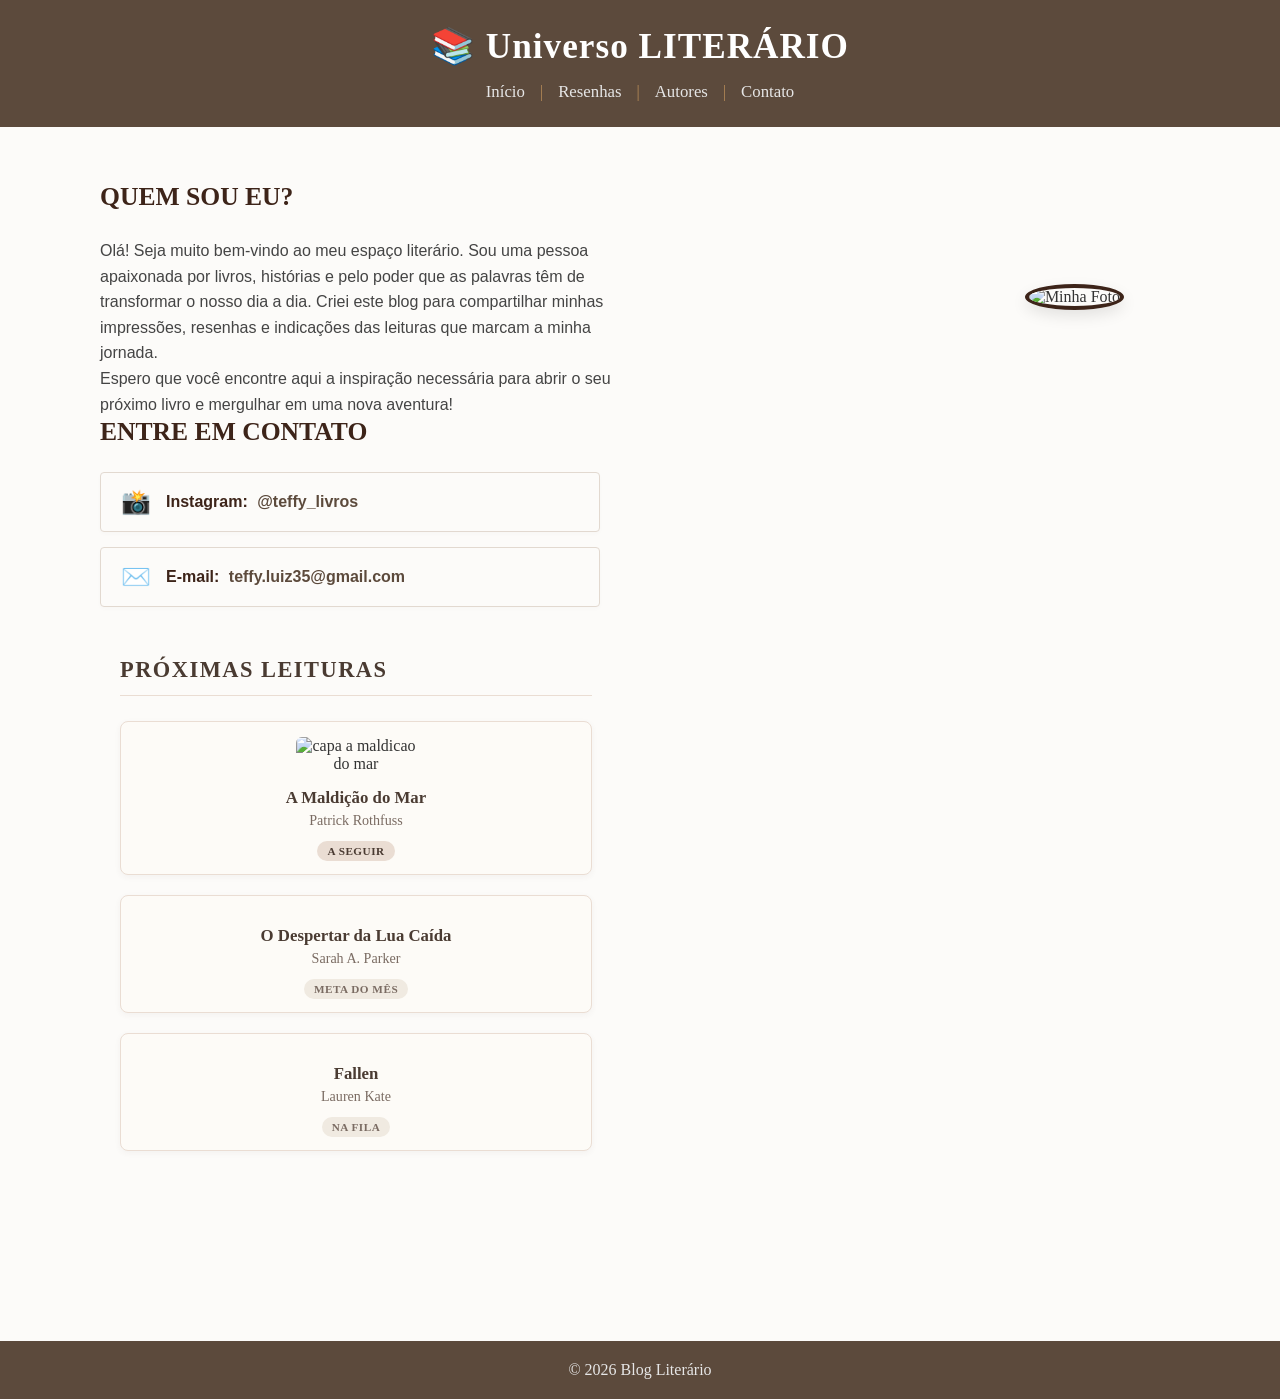
==== contato.html @ f4610ba9 "REAJUSTE" ====
<!DOCTYPE html>
<html lang="pt-BR">
<head>
    <meta charset="UTF-8">
    <meta name="viewport" content="width=device-width, initial-scale=1.0">
    <title>📚 Universo Literário</title>
    <link rel="stylesheet" href="style.css">
</head>
<body>

    <!-- CABEÇALHO / MENU NO TOPO -->
    <header>
        <h1>📚 Universo LITERÁRIO</h1>
        <nav>
            <ul class="menu">
                <li><a href="index.html" class="nav-link">Início</a></li>
                <li><a href="resenhas.html" class="nav-link">Resenhas</a></li>
                <li><a href="autores.html" class="nav-link">Autores</a></li>
                <li><a href="contato.html" class="nav-link">Contato</a></li>
            </ul>
        </nav>
    </header>

<main class="container-contato">
    <!-- SEÇÃO: QUEM SOU EU -->
    <section class="secao-sobre">
        <div class="texto-sobre">
            <h2 class="titulo-contato">Quem sou eu?</h2>
            <p>Olá! Seja muito bem-vindo ao meu espaço literário. Sou uma pessoa apaixonada por livros, histórias e pelo poder que as palavras têm de transformar o nosso dia a dia. Criei este blog para compartilhar minhas impressões, resenhas e indicações das leituras que marcam a minha jornada.</p>
            <p>Espero que você encontre aqui a inspiração necessária para abrir o seu próximo livro e mergulhar em uma nova aventura!</p>
        </div>
        
        <div class="foto-sobre-container">
            <!-- Substitua 'sua-foto.jpg' pelo nome real do seu arquivo de imagem -->
            <img src="imagem de stefani.webp" alt="Minha Foto" class="foto-perfil">
        </div>
    </section>

    <!-- SEÇÃO: ENTRE EM CONTATO -->
    <section class="secao-redes">
        <h2 class="titulo-contato centralizado">Entre em Contato</h2>
        
        <div class="lista-contatos">
            <div class="item-contato">
                <span class="icone-contato">📸</span>
                <div>
                    <strong>Instagram:</strong> 
                    <a href="https://www.instagram.com/teffylivros?igsh=MWFsc2k1YzVqNG53ZA==" target="_blank">@teffy_livros</a>
                </div>
            </div>
            
            <div class="item-contato">
                <span class="icone-contato">✉️</span>
                <div>
                    <strong>E-mail:</strong> 
                    <a href="mailtoteffy.luiz35@gmail.com:">teffy.luiz35@gmail.com</a>
                </div>
            </div>
        </div>
    </section>
    <section class="proximas-leituras">
    <h2 class="tbr-titulo">PRÓXIMAS LEITURAS</h2>
    
    <div class="livros-container">
        
        <div class="livro-card">
            <img src="capa a madicao.webp" alt="capa a maldicao do mar">
            <div class="livro-info">
                <h3>A Maldição do Mar</h3>
                <p>Patrick Rothfuss</p>
                <span class="status status-atual">A seguir</span>
            </div>
        </div>

        <div class="livro-card">
            <img src="capa o despertar.webp" alt="">
            <div class="livro-info">
                <h3>O Despertar da Lua Caída</h3>
                <p>Sarah A. Parker</p>
                <span class="status">Meta do Mês</span>
            </div>
        </div>

        <div class="livro-card">
            <img src="capa fallen.webp" alt="">
            <div class="livro-info">
                <h3>Fallen</h3>
                <p>Lauren Kate</p>
                <span class="status">Na Fila</span>
            </div>
        </div>
    </div>
</section>
</main>
</body>
</html>
    </main>
    <!-- RODAPÉ -->
    <footer>
        <p>© 2026 Blog Literário</p>
    </footer>

    <script src="script.js"></script>
</body>
</html>
---- style.css ----
/* Adicione isso na linha 1 do seu CSS */
*, *::before, *::after {
    box-sizing: border-box;
    margin: 0;
    padding: 0;
}

/* Garante que nenhuma imagem ou mídia passe do tamanho da tela do celular */
img, video, iframe, canvas {
    max-width: 100% !important;
    height: auto !important;
}
body {
    font-family: 'Georgia', serif;
    background-color: #fcfbf9;
    color: #333;
    display: flex;
    flex-direction: column;
    min-height: 100vh;
    margin: 0;
}

/* MENU COLADO NO TOPO */
header {
    background-color: #5c4a3c; /* Cor marrom */
    width: 100%;
    padding: 25px 0;
    text-align: center;
}

header h1 {
    font-size: 2.2rem;
    color: #fff;
    margin-bottom: 15px;
    font-weight: bold;
    letter-spacing: 1px;
}

.menu {
    display: flex;
    justify-content: center;
    list-style: none;
    gap: 15px;
}

.menu li {
    display: flex;
    align-items: center;
}

/* Adiciona o separador "|" entre os links via CSS */
.menu li:not(:last-child)::after {
    content: "|";
    color: #b58957;
    margin-left: 15px;
}

.nav-link {
    color: #e6e6e6;
    text-decoration: none;
    font-size: 1.05rem;
}

.nav-link:hover {
    color: #fff;
    text-decoration: underline;
}

/* SEÇÃO BEM-VINDO */
.bem-vindo {
    max-width: 800px;
    margin: 0 auto;
    text-align: center;
    padding: 60px 20px 30px 20px; /* Joga o texto mais para baixo do menu */
}

.bem-vindo h2 {
    color: #5c4a3c;
    font-size: 2.4rem;
    margin-bottom: 15px;
}

.bem-vindo p {
    font-size: 1.2rem;
    font-style: italic;
    color: #666;
    line-height: 1.6;
}

/* SEÇÃO DESTAQUES DA SEMANA */
.destaque {
    max-width: 900px;
    margin: 30px auto 60px auto;
    padding: 0 20px;
}

.destaque h3 {
    color: #5c4a3c;
    font-size: 1.6rem;
    margin-bottom: 25px;
    border-bottom: 2px solid #e2d7c2;
    padding-bottom: 10px;
}

/* Alinha os livros lado a lado */
.destaque-container {
    display: flex;
    justify-content: center;
    gap: 40px;
    flex-wrap: wrap; /* Ajusta se a tela for de celular */
    max-width: 1000px;
    margin: 0 auto;
}

.livro-card {
    display: flex;
    flex-direction: column;
    align-items: center;
    text-align: center;
    width: 220px;
}
.livro-linha-nova{
    flex-basis: 100%;
    display: flex;
    justify-content: center;
    margin-top: 30px
}
/* Caixa simulando a imagem do livro */
.capa-livro {
    width: 150px;
    height: 220px;
    object-fit: cover;
    background-color: #5c4a3c;
    color: white;
    display: flex;
    align-items: center;
    justify-content: center;
    border-radius: 4px;
    box-shadow: 0 6px 12px rgba(0,0,0,0.15);
    margin-bottom: 15px;
}

.livro-card h4 {
    font-size: 1.2rem;
    color: #333;
    margin-bottom: 5px;
    min-height: 44px; /* Garante alinhamento mesmo com títulos grandes */
}
.estrelas {
    color: #b58957; /* Cor dourada das estrelas */
    font-size: 1.2rem;
    margin-bottom: 10px;
}

.btn-resenha {
    color: #b58957;
    text-decoration: none;
    font-weight: bold;
    font-size: 1rem;
}

.btn-resenha:hover {
    text-decoration: underline;
    color: #5c4a3c;
    font-weight: bold;
}

/* FOOTER / RODAPÉ */
footer {
    background-color: #5c4a3c;
    color: #e6e6e6;
    text-align: center;
    padding: 20px 0;
    margin-top: 60px; /* Força o footer a ir pro final da tela */
    max-width: 100%;
}
/* CONTAINER GERAL (SEM FUNDO, APENAS COLOCOU ESPAÇO) */
.citacao-secao {
    max-width: 100%;
    max-width: 800px;
    margin: 60px auto; /* Centraliza a seção na tela */
    padding: 0 20px;
}

/* CADA CITAÇÃO AGORA É UM BLOCO FECHADO */
.citacao-bloco {
    background-color: #e2d7c2; /* O fundo bege agora fica só dentro do bloco */
    padding: 40px 30px;
    border-radius: 8px;        /* Bordas arredondadas para parecer um card/bloco */
    box-shadow: 0 4px 10px rgba(0, 0, 0, 0.05); /* Sombra leve para destacar o bloco */
    text-align: center;
}
/*  A LINHA SEPARADORA ENTRE OS BLOCOS */
.linha-separadora {
    width: 100%;                /* Ocupa a largura total para separar bem os blocos */
    border: 0;
    border-top: 2px solid #e2d7c2; /* Linha com a cor combinando com o tema */
    margin: 60px 0;             /* Espaço grande de 50px acima e abaixo da linha */
    opacity: 0.6;
}

/* ESTILOS DE TEXTO E ASPAS DENTRO DO BLOCO */
.aspas {
    font-size: 4rem;
    font-family: 'Georgia', serif;
    color: #5c4a3c;
    line-height: 1;
    display: block;
    height: 25px;
    opacity: 0.4;
}

.frase {
    font-size: 1.4rem;
    font-style: italic;
    color: #333;
    line-height: 1.6;
    margin-bottom: 20px;
    font-weight: 500;
}

.autor {
    font-size: 0.95rem;
    text-transform: uppercase;
    letter-spacing: 2px;
    color: #5c4a3c;
    font-weight: bold;
}
/* Espaço entre blocos seguidos sem nenhuma linha */
.citacao-bloco + .citacao-bloco {
    margin-top: 60px;
    border-top: none; /* Garante que não exista linha tracejada */
    padding-top: 0;
}
/* ==========================================================================
   /* ==========================================================================
   CORREÇÃO DA PÁGINA DE RESENHAS (UM EMBAIXO DO OUTRO)
   ========================================================================== */

/* Garante que o fundo da página de resenhas seja limpo e claro */
.container-resenhas {
    max-width: 800px;
    margin: 40px auto;
    padding: 0 20px;
    background-color: #fcfbf9; /* Cor de fundo clara e confortável para leitura */
}

.titulo-pagina {
    font-family: 'Times New Roman', serif;
    color: #3d2419;
    border-bottom: 2px solid #e2d9d0;
    padding-bottom: 15px;
    margin-bottom: 40px;
    text-transform: uppercase;
    font-size: 1.6rem;
    letter-spacing: 1px;
    text-align: center;
}

.grade-resenhas {
    display: flex;
    flex-direction: column; /* Alinha um embaixo do outro */
    gap: 40px; /* Espaço entre cada resenha */
}

/* Layout horizontal para cada livro */
.card-livro {
    display: flex; 
    background-color: #ffffff;
    border: 1px solid #e2d9d0;
    border-radius: 6px;
    box-shadow: 0 4px 12px rgba(0, 0, 0, 0.05);
    overflow: hidden;
    align-items: center;
}

/* Capa do livro na esquerda */
.capa-livro {
    width: 180px;
    height: 260px;
    object-fit: cover;
    flex-shrink: 0; /* Impede a imagem de esmagar */
    background-color: #5c4a3c;
}

/* Conteúdo do texto na direita */
.conteudo-card {
    padding: 25px;
    text-align: left; /* Alinhamento de leitura natural */
}

.conteudo-card h3 {
    font-family: 'Times New Roman', serif;
    color: #3d2419;
    margin: 0 0 8px 0;
    font-size: 1.4rem;
    font-weight: bold;
}

.estrelas {
    color: #c4a482; 
    margin-bottom: 15px;
    font-size: 1.1rem;
    letter-spacing: 2px;
}

.resumo {
    font-family: sans-serif;
    font-size: 0.95rem;
    color: #444;
    line-height: 1.6;
    margin: 0;
}

/* Responsividade para celulares (se abrir no celular, eles voltam a ficar empilhados) */
@media (max-width: 600px) {
    .card-livro {
        flex-direction: column;
    }
    .capa-livro {
        width: 100%;
        height: 300px;
    }
}

html {
    scroll-behavior: smooth;
}

/* ==========================================================================
   ESTILOS PARA A PÁGINA DE AUTORES
   ========================================================================== */
.titulo-pagina{
    font-family: 'Times New Roman', Times, serif;
    color: #3d2419;
    border-bottom: 2px solid #e2d9d0;
    padding-bottom: 15px;
    margin-bottom: 30px;
    text-transform: uppercase;
    font-size: 1.6rem;
    letter-spacing: 1px;
    text-align: center;
}
.container-autores {
    max-width: 800px;
    margin: 50px auto;
    padding: 0 20px;
}
.sessao-autores{
    max-width: 1000px;
    margin: 50px auto;
    padding: 0 20px;
    font-family: 'Georgia', serif;
}

.lista-autores {
    display: flex;
    flex-direction: column;
    gap: 35px; /* Espaço elegante entre cada autor */
    margin-top: 20px;
}
.autor-bloco {
    background-color: #cbb49c; /* A cor marrom dos seus blocos */
    border-radius: 12px;       /* Isso vai arredondar e FECHAR os blocos */
    padding: 25px;
    display: flex;
    align-items: center;
    gap: 20px;
    box-shadow: 0 4px 10px rgba(0, 0, 0, 0.05); /* Sombra para destacar no fundo branco */
    max-width: 500px;
    width: 100%;
    margin: 0 auto;
    box-shadow: 0 4 10 rgba(0, 0, 0, 0,05);
}
.card-autor {
    display: flex;
    background-color: #d2b28d;
    border: 1px solid #5c4a3c;
    border-radius: 6px;
    padding: 25px;
    box-shadow: 0 4px 12px rgba(0, 0, 0, 0.05);
    align-items: flex-start; /* Alinha o conteúdo pelo topo */
}

/* Caso você queira colocar uma foto quadrada para o autor no futuro */
.foto-autor-placeholder {
    width: 70px;
    height: 70px;
    background-color: #e2d9d0;
    border-radius: 50%; /* Deixa a foto redondinha */
    display: flex;
    align-items: center;
    justify-content: center;
    font-size: 2rem;
    margin-right: 20px;
    flex-shrink: 0;
}

.conteudo-autor {
    text-align: left;
}

.conteudo-autor h3 {
    font-family: 'Times New Roman', serif;
    color: #5c4a3c;
    margin: 0 0 4px 0;
    font-size: 1.4rem;
    font-weight: bold;
}

.subtitulo-autor {
    font-family: sans-serif;
    font-size: 0.9rem;
    color: #5c4a3c; /* Tom de destaque usado no seu tema */
    font-weight: bold;
    display: block;
    margin-bottom: 12px;
}

.biografia {
    font-family: sans-serif;
    font-size: 0.95rem;
    color: #4d4742;
    line-height: 1.6;
    margin: 0;
    text-align: justify;
}

/* Ajuste rápido para telas menores/celulares */
@media (max-width: 600px) {
    .card-autor {
        flex-direction: column;
        align-items: center;
        text-align: center;
    }
    .foto-autor-placeholder {
        margin-right: 0;
        margin-bottom: 15px;
    }
    .conteudo-autor {
        text-align: center;
    }
    .biografia {
        text-align: center;
    }
}
/* Estilo para a foto real do autor */
.foto-autor {
    width: 80px;
    height: 80px;
    border-radius: 50%; /* Faz a foto ficar perfeitamente redonda */
    object-fit: cover; /* Garante que a foto não fique esticada ou esmagada */
    border: 2px solid #e2d9d0; /* Uma bordinha elegante combinando com o tema */
    margin-right: 20px;
    flex-shrink: 0; /* Impede que a imagem perca o tamanho original */
}
/* ==========================================================================
   ESTILOS PARA A PÁGINA DE CONTATO
   ========================================================================== */

.container-contato {
    width: 40%;
    max-width: 900px;
    margin: 50px 100px 80px 100px;
    margin-bottom: 80px; /* Garante o espaço antes do rodapé */
    padding: 0;
    box-sizing: border-box;
}

/* Estrutura Quem Sou Eu: Texto à esquerda, foto à direita */
.secao-sobre {
    display: inline-flex;
    align-items: center;
    gap: 150px;
    justify-content: space-between;
    flex-wrap: nowrap;
    max-width: 1200px;
    width: 200%;
}

.texto-sobre {
    flex: 1;
    max-width: 520px;
    text-align: left;
    font-family: sans-serif;
    font-size: 1rem;
    color: #444;
    line-height: 1.6;
}

.titulo-contato {
    font-family: 'Times New Roman', serif;
    color: #3d2419;
    margin-top: 0;
    margin-bottom: 20px;
    font-size: 1.6rem;
    text-transform: uppercase;
    text-align: left;
}

.titulo-contato.centralizado {
    text-align: left;
    margin-bottom: 25px;
    margin-bottom: 25px;
}

/* Foto redonda na direita */
.foto-sobre-container {
    flex-shrink: 0;
    margin-left: 50px;
}

.foto-perfil {
    width: 420px;
    height: 420px;
    border-radius: 50%; /* Deixa perfeitamente redonda */
    object-fit: cover;
    border: 4px solid #3d2419; /* Borda estilosa em marrom escuro */
    box-shadow: 0 6px 15px rgba(0,0,0,0.1);
}

/* Seção de Redes e E-mail */
.lista-contatos {
    display: flex;
    flex-direction: column;
    gap: 15px;
    max-width: 500px;
    margin-left: 0;
    margin-right: auto;
    padding-left: 0;
}

.item-contato {
    display: flex;
    align-items: center;
    background-color: #fcfbf9;
    padding: 15px 20px;
    border: 1px solid #e2d9d0;
    border-radius: 4px;
    font-family: sans-serif;
    font-size: 1rem;
    color: #3d2419;
    box-shadow: 0 2px 5px rgba(0, 0, 0, 0.02);
}

.icone-contato {
    font-size: 1.5rem;
    margin-right: 15px;
}

.item-contato a {
    color: #5c4a3c;
    text-decoration: none;
    font-weight: bold;
    margin-left: 5px;
}

.item-contato a:hover {
    text-decoration: underline;
}

/* ==========================================
   SECÇÃO: PRÓXIMAS LEITURAS (TBR)
   ========================================== */

.proximas-leituras {
    margin: 50px auto;
    max-width: 850px;
    padding: 0 20px;
    font-family: 'Georgia', serif; /* Mantém o estilo clássico e literário */
}

.tbr-titulo {
    color: #4a3b32; /* Castanho escuro idêntico ao teu cabeçalho */
    font-size: 1.4rem;
    letter-spacing: 1.5px;
    margin-bottom: 25px;
    border-bottom: 1px solid #eaddd3; /* Linha divisória suave */
    padding-bottom: 12px;
}

.livros-container {
    display: flex;
    gap: 20px;
    flex-wrap: wrap; /* Faz com que os cards passem para a linha de baixo em ecrãs pequenos */
}

.livro-card {
    background-color: #fdfbf7; /* Fundo creme suave igual ao do teu blog */
    border: 1px solid #eaddd3;
    border-radius: 8px;
    padding: 15px;
    display: flex;
    align-items: center;
    gap: 15px;
    flex: 1;
    min-width: 250px; /* Impede que os cards fiquem demasiado esmagados */
    box-shadow: 0 2px 6px rgba(74, 59, 50, 0.05); /* Sombra muito leve */
    transition: transform 0.2s ease;
}

/* Efeito ao passar o rato por cima do card */
.livro-card:hover {
    transform: translateY(-2px);
}

.capa-placeholder {
    width: 120px;
    height: 180px;
    background-color: #eaddd3; /* Tom pastel para simular a capa */
    border-radius: 4px;
    display: flex;
    align-items: center;
    justify-content: center;
    font-size: 0.75rem;
    color: #7a6b62;
    text-align: center;
    padding: 5px;
}
.livro-card img{
    width: 120px;
    height: 170px;
    object-fit: cover;
    flex-shrink: 0;
    border-radius: 6px;
}

.livro-info h3 {
    margin: 0 0 4px 0;
    font-size: 1.05rem;
    color: #4a3b32;
    font-weight: bold;
}

.livro-info p {
    margin: 0 0 12px 0;
    font-size: 0.88rem;
    color: #7a6b62;
}

.status {
    font-size: 0.7rem;
    background-color: #f0eae1;
    color: #7a6b62;
    padding: 4px 10px;
    border-radius: 12px;
    text-transform: uppercase;
    font-weight: bold;
    letter-spacing: 0.5px;
}

/* Destaque opcional para o livro que vais ler logo a seguir */
.status-atual {
    background-color: #eaddd3;
    color: #4a3b32;
}
/* ==========================================================================
   CÓDIGO EXCLUSIVO PARA CELULARES (Telas menores que 768px)
   ========================================================================== */
@media screen and (max-width: 768px) {

    /* 1. Força o container principal a usar a tela toda */
    .container-contato {
        width: 100% !important;
        max-width: 100% !important;
        margin: 0 auto !important;
        padding: 20px !important;
        box-sizing: border-box !important;
    }

    /* 2. Muda a seção para coluna para empilhar o texto e a foto */
    .secao-sobre {
        display: flex !important;
        flex-direction: column !important; 
        flex-wrap: wrap !important;
        gap: 20px !important;              
        width: 100% !important;
    }

    /* 3. Força a caixinha do texto a se abrir totalmente */
    .texto-sobre {
        width: 100% !important;
        max-width: 100% !important;
        display: block !important;
    }

    /* 4. Garante que os parágrafos se comportem normalmente */
    .texto-sobre p, 
    .texto-sobre h2 {
        width: 100% !important;
        white-space: normal !important;
        word-break: normal !important;
        overflow-wrap: break-word !important;
    }

    /* 5. Ajusta o tamanho e dá espaço ACIMA da foto para não colar no texto */
    .foto-sobre-container {
        margin-top: 35px !important; 
        margin-bottom: 20px !important;
    }
    
    .foto-sobre-container img {
        max-width: 260px !important;
        width: 100% !important;
        height: auto !important;
        margin: 0 auto !important;
        display: block !important;
    }

    /* 6. Arrumar os blocos de Instagram e E-mail */
    .lista-contatos {
        width: 100% !important;
        max-width: 100% !important;
        padding: 0 !important;
        display: flex !important;
        flex-direction: column !important;
        gap: 15px !important;
    }

    .item-contato {
        display: flex !important;
        flex-direction: row !important; /* Mantém o ícone ao lado do texto */
        align-items: center !important;
        justify-content: flex-start !important; 
        gap: 15px !important; 
        width: 100% !important;
        padding: 12px 15px !important;
        box-sizing: border-box !important;
    }

    .item-contato img {
        width: 30px !important;
        height: 30px !important;
        margin: 0 !important; 
    }

    .item-contato div, 
    .item-contato p, 
    .item-contato span {
        text-align: left !important; 
        margin: 0 !important;
    }
}
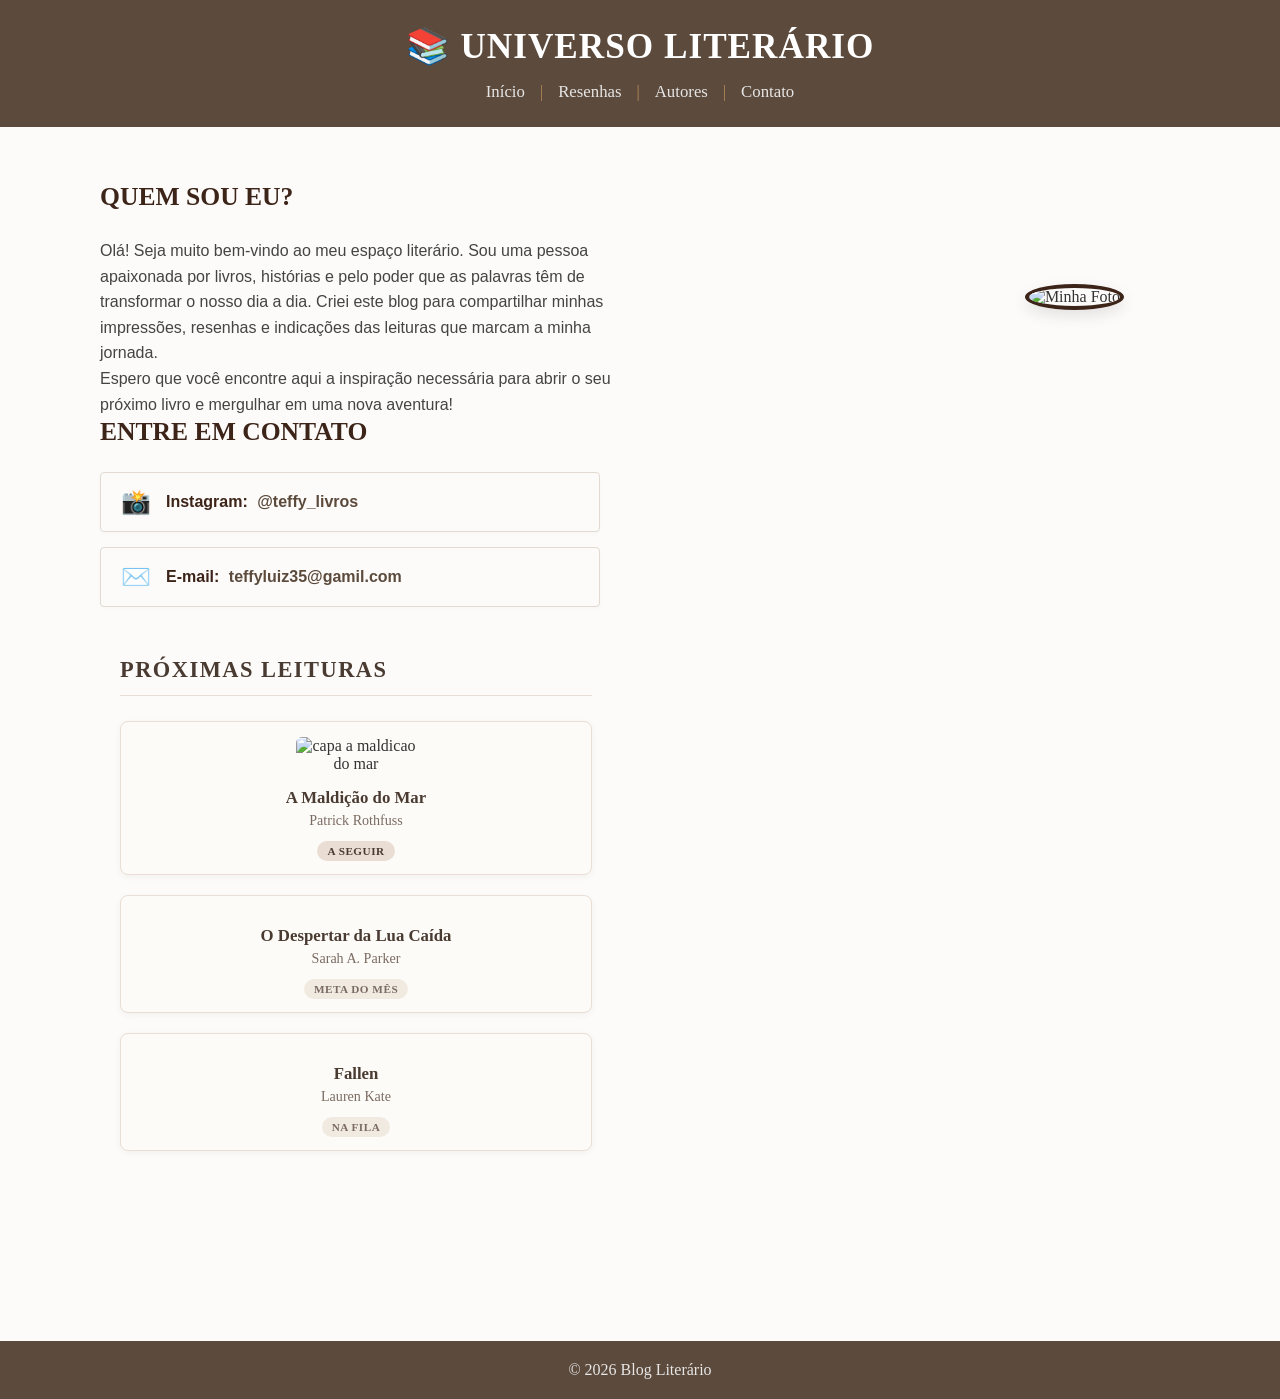
==== commit 3853ff1b: "email" ====
--- a/contato.html
+++ b/contato.html
@@ -3,14 +3,14 @@
 <head>
     <meta charset="UTF-8">
     <meta name="viewport" content="width=device-width, initial-scale=1.0">
-    <title>📚 Universo Literário</title>
+    <title> Universo Literário</title>
     <link rel="stylesheet" href="style.css">
 </head>
 <body>
 
     <!-- CABEÇALHO / MENU NO TOPO -->
     <header>
-        <h1>📚 Universo LITERÁRIO</h1>
+        <h1>📚 UNIVERSO LITERÁRIO</h1>
         <nav>
             <ul class="menu">
                 <li><a href="index.html" class="nav-link">Início</a></li>
@@ -53,7 +53,7 @@
                 <span class="icone-contato">✉️</span>
                 <div>
                     <strong>E-mail:</strong> 
-                    <a href="mailtoteffy.luiz35@gmail.com:">teffy.luiz35@gmail.com</a>
+                    <a href="mailto:teffy.luiz35@gmail.com" class="link-direto">teffyluiz35@gamil.com</a>
                 </div>
             </div>
         </div>
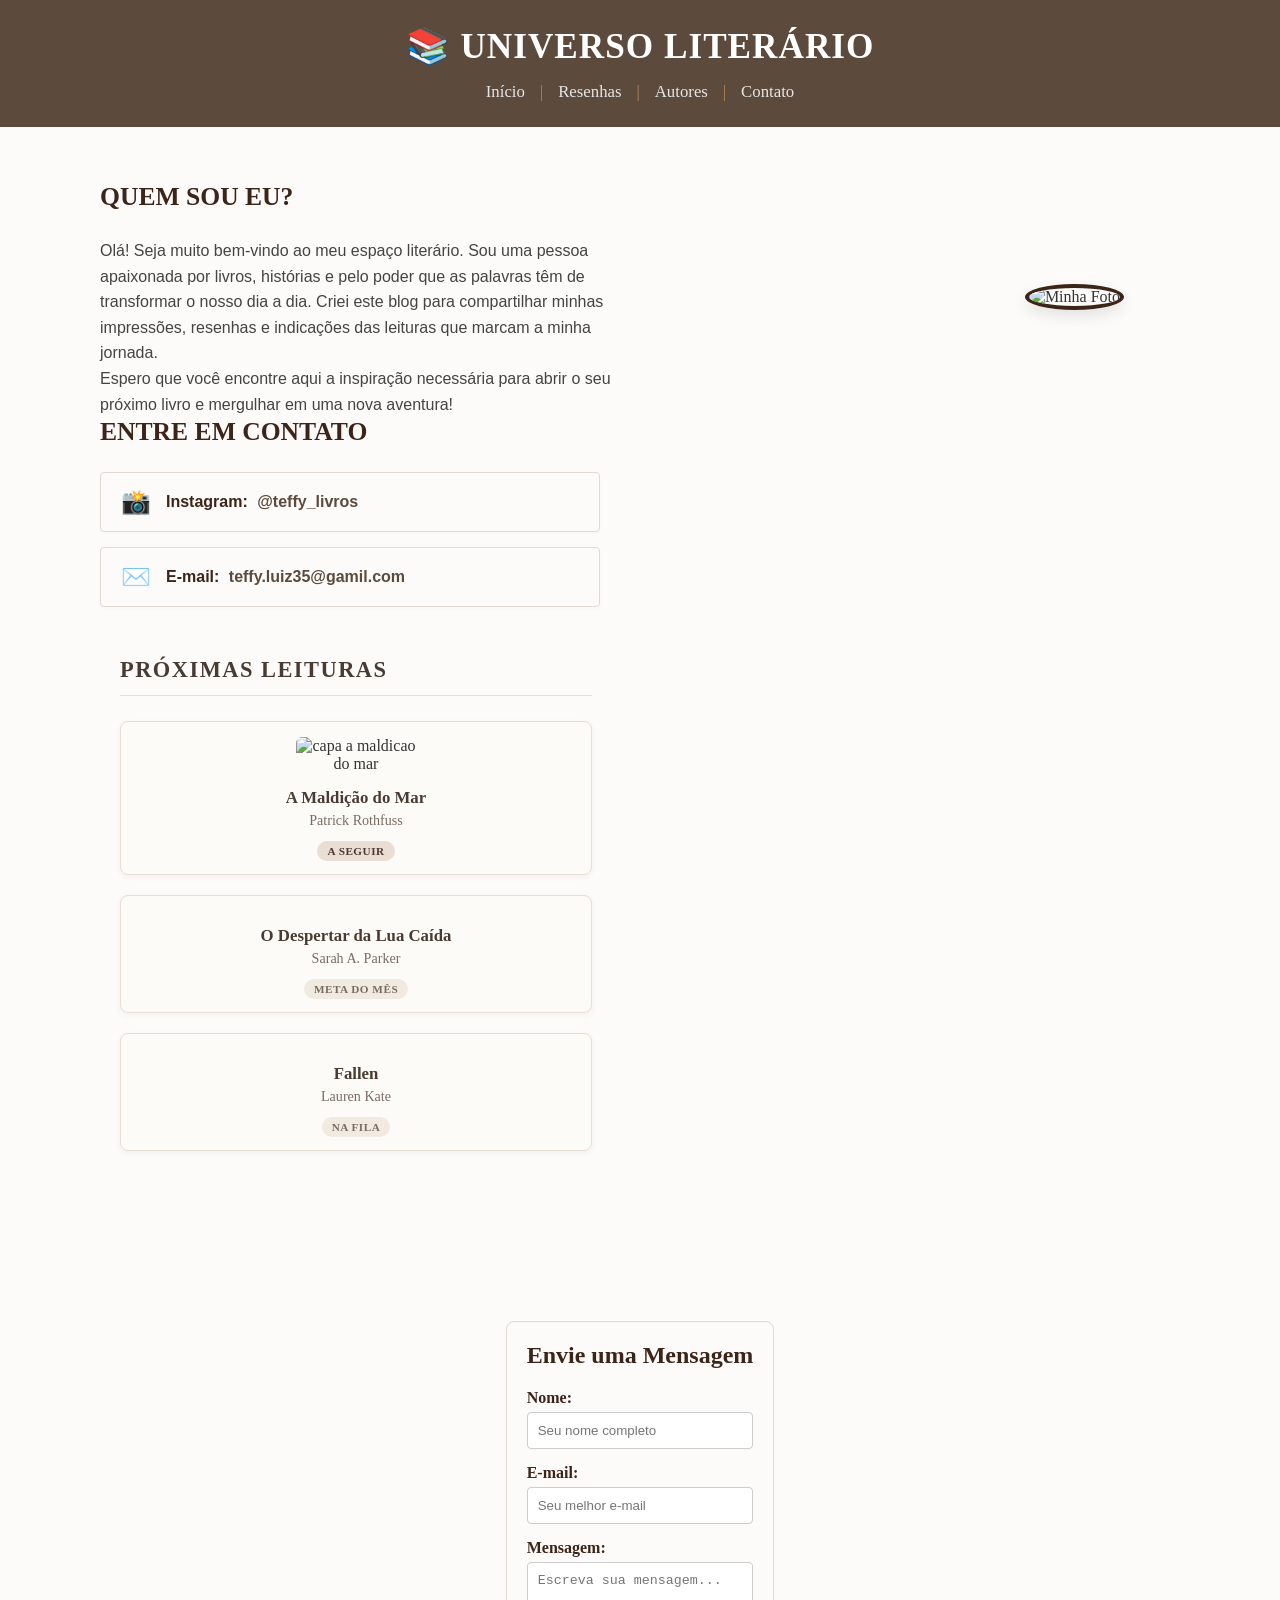
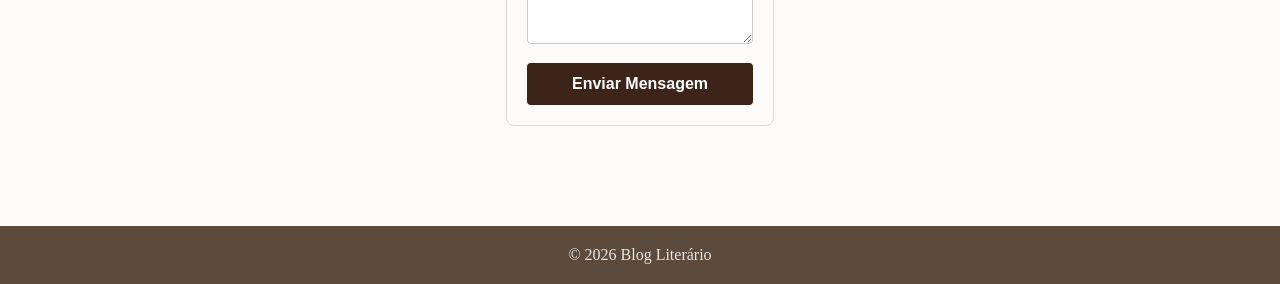
==== commit 62bbbc0f: "c" ====
--- a/contato.html
+++ b/contato.html
@@ -53,7 +53,7 @@
                 <span class="icone-contato">✉️</span>
                 <div>
                     <strong>E-mail:</strong> 
-                    <a href="mailto:teffy.luiz35@gmail.com" class="link-direto">teffyluiz35@gamil.com</a>
+                    <a href="mailto:teffy.luiz35@gmail.com" class="link-direto">teffy.luiz35@gamil.com</a>
                 </div>
             </div>
         </div>
@@ -94,6 +94,28 @@
 </main>
 </body>
 </html>
+<section class="secao-formulario" style="max-width: 500px; margin: 40px auto; padding: 20px; background: #fcfbf9; border: 1px solid #e2d9d0; border-radius: 8px;">
+    <h2 style="color: #3d2419; font-family: 'Times New Roman', serif; margin-bottom: 20px;">Envie uma Mensagem</h2>
+    
+    <form id="formContato">
+        <div style="margin-bottom: 15px;">
+            <label for="nome" style="display: block; margin-bottom: 5px; color: #3d2419; font-weight: bold;">Nome:</label>
+            <input type="text" id="nome" placeholder="Seu nome completo" style="width: 100%; padding: 10px; border: 1px solid #ccc; border-radius: 4px; box-sizing: border-box;">
+        </div>
+
+        <div style="margin-bottom: 15px;">
+            <label for="email" style="display: block; margin-bottom: 5px; color: #3d2419; font-weight: bold;">E-mail:</label>
+            <input type="email" id="email" placeholder="Seu melhor e-mail" style="width: 100%; padding: 10px; border: 1px solid #ccc; border-radius: 4px; box-sizing: border-box;">
+        </div>
+
+        <div style="margin-bottom: 15px;">
+            <label for="mensagem" style="display: block; margin-bottom: 5px; color: #3d2419; font-weight: bold;">Mensagem:</label>
+            <textarea id="mensagem" rows="4" placeholder="Escreva sua mensagem..." style="width: 100%; padding: 10px; border: 1px solid #ccc; border-radius: 4px; box-sizing: border-box; resize: vertical;"></textarea>
+        </div>
+
+        <button type="submit" style="background-color: #3d2419; color: white; padding: 12px 20px; border: none; border-radius: 4px; cursor: pointer; width: 100%; font-size: 16px; font-weight: bold;">Enviar Mensagem</button>
+    </form>
+</section>
     </main>
     <!-- RODAPÉ -->
     <footer>
